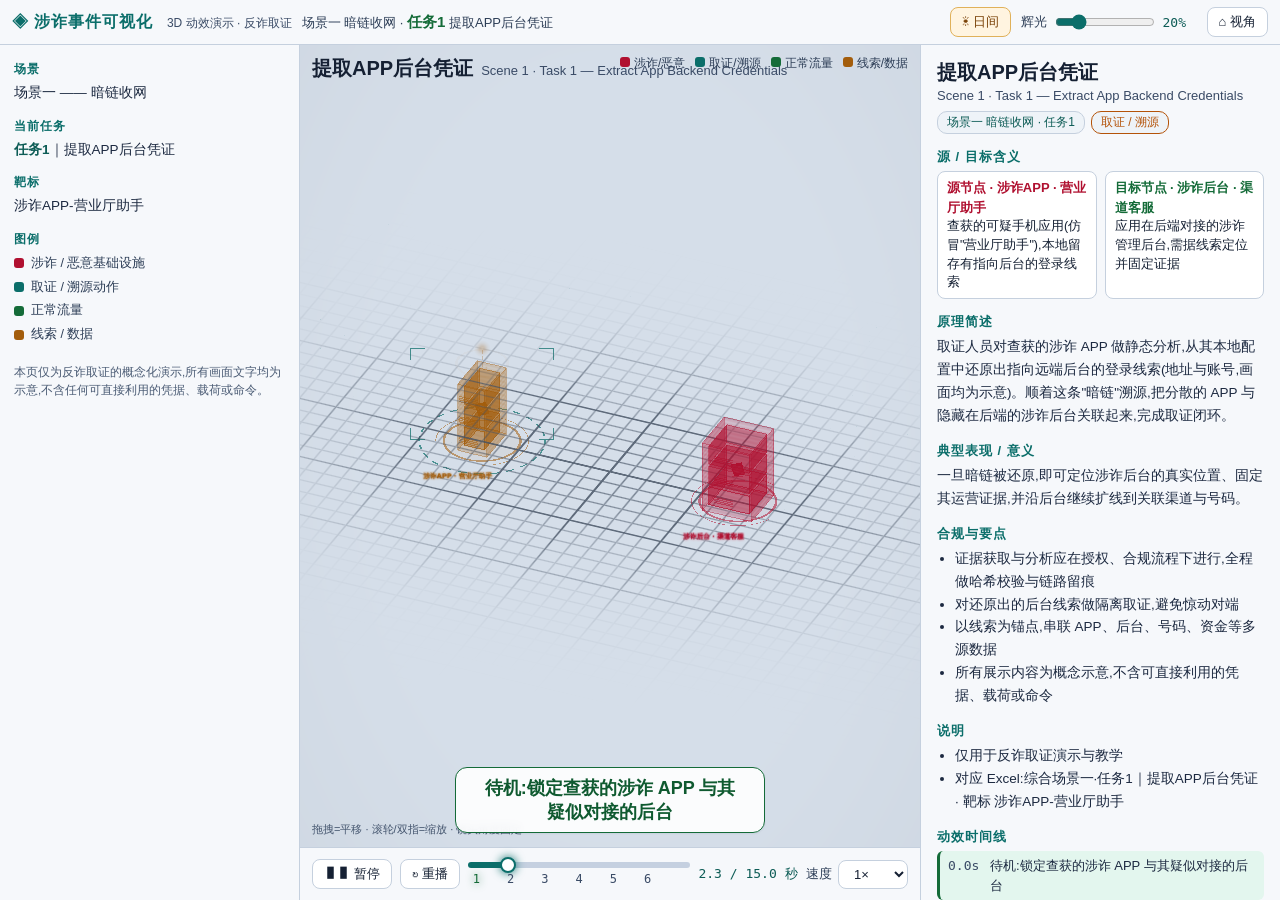
==== index.html @ d8c7b3d0 "涉诈事件可视化:场景一·任务1 提取APP后台凭证(离线 Three.js)" ====
<!DOCTYPE html>
<html lang="zh-CN">
<head>
<meta charset="utf-8">
<meta name="viewport" content="width=device-width,initial-scale=1">
<link rel="icon" href="data:,">
<script>(function(){var t;try{t=localStorage.getItem('sec-theme')}catch(e){}if(t!=='light'&&t!=='dark'){try{t=matchMedia('(prefers-color-scheme: light)').matches?'light':'dark'}catch(e){t='dark'}}document.documentElement.setAttribute('data-theme',t)})();</script>
<title>涉诈事件可视化 · 场景一 暗链收网</title>
<link rel="stylesheet" href="css/app.css">
</head>
<body>
<div id="app">
  <header>
    <div class="brand">◈ 涉诈事件可视化 <small>3D 动效演示 · 反诈取证</small></div>
    <div class="hstat" id="total"></div>
    <div class="grow"></div>
    <button id="bTheme" type="button" title="当前夜间,点击切换到日间" aria-pressed="false">☾ 夜间</button>
    <label class="bl" title="全局辉光强度,默认 20%">辉光 <input id="bloom" autocomplete="off" type="range" min="0" max="100" step="1" value="20"><span id="bloomV">20%</span></label>
    <button id="bHome" title="恢复默认视角(镜头角度固定,可平移/缩放)">⌂ 视角</button>
  </header>
  <main>
    <aside id="left">
      <div id="scn"></div>
    </aside>
    <section id="center">
      <div id="stage"><canvas id="cv"></canvas>
        <div id="title"></div><div id="legend"><span><i class="atk"></i>涉诈/恶意</span><span><i class="def"></i>取证/溯源</span><span><i class="ok"></i>正常流量</span><span><i class="warn"></i>线索/数据</span></div>
        <div id="hint">拖拽=平移 · 滚轮/双指=缩放 · 镜头角度固定</div><div id="cap"></div><div id="nodata"></div><div id="stnote"></div></div>
      <div id="ctl">
        <button id="bPlay">❚❚ 暂停</button>
        <button id="bReplay">↻ 重播</button>
        <div id="scrubWrap"><input id="scrub" autocomplete="off" type="range" min="0" max="1000" step="1" value="0"><div id="ticks"></div></div>
        <div id="tm">0.0 / 0.0 秒</div>
        <label class="bl">速度 <select id="speed" autocomplete="off"><option value="0.5">0.5×</option><option value="1" selected>1×</option><option value="1.5">1.5×</option><option value="2">2×</option><option value="3">3×</option></select></label>
      </div>
    </section>
    <aside id="detail"></aside>
  </main>
</div>
<script src="lib/three.bundle.js"></script>
<script src="js/core.js"></script>
<script src="js/prims.js"></script>
<script src="js/fraud-prims.js"></script>
<script src="js/stage.js"></script>
<script src="js/theme.js"></script>
<script src="js/app.js"></script>
</body>
</html>
---- css/app.css ----
:root{
  --bg:#0b1020;--panel:#0d142a;--line:#24305a;--red:#ff4d5e;--cyan:#2ee6d6;--green:#7dffb0;--amber:#ffb04d;--dim:#7d8bb0;--txt:#e6f0ff;
  --txt2:#d3def5;--muted:#b6c4e6;--faint:#5f7098;--accent:#cfe;--ctrl:#141d3a;--ctrl-txt:#d8e6ff;--field:#0a1126;
  --chip:#101937;--chip-txt:#b6c4e6;--hover:#121c3b;--on:#133040;--cat:#0f1833;--nav-bg:#10243a;
  --cap-bg:rgba(9,14,32,.7);--cap-txt:#fff;--scrub-rest:#26335f;--tick:#2a3560;--tl:#0a1126;--tl-act:#112b30;
  --note:#5f6d92;--nodata:rgba(11,16,32,.88);--warn-bg:#1a1426;--warn-txt:#ffd9a8;--badge:#101937;--h2:#fff;
  --title-glow:0 0 12px rgba(46,230,214,.5);--brand-glow:0 0 10px rgba(46,230,214,.5);
  --btn-on:linear-gradient(180deg,#123a44,#0f2a36);
  --sev-c:#ff5d7a;--sev-h:#ff9a4d;--sev-m:#ffd24d;--sev-l:#7fb2ff;--sev-n:#2ee6d6;
  --g-event:#ff4d5e;--g-defense:#2ee6d6;--g-category:#8fa8ff;--g-stage:#b69cff;--g-asset:#ffb04d;--g-measure:#7dffb0;--g-ref:#a9b8dc;
  --c-event:#ff6b7a;--c-defense:#2ee6d6;--c-category:#8fa8ff;--c-stage:#b69cff;--c-asset:#ffb04d;--c-measure:#7dffb0;--c-ref:#a9b8dc;
  --e-belongs:#5f77c9;--e-stage:#b69cff;--e-asset:#ffb04d;--e-mitigate:#2ee6d6;--e-chain:#ff4d5e;--e-similar:#ffd24d;--e-measure:#7dffb0;--e-ref:#a9b8dc;
  --g-text:#e6f0ff;--g-text2:#c5d3f3;--g-halo:rgba(10,16,32,.92);--g-gap:#ffb04d;--g-sel:#ffffff;--g-defstroke:#d8fff9;
  --nb-e:#ff9aa5;--nb-d:#8ff3ea;--tip:rgba(13,20,42,.95);
  --gcenter:radial-gradient(ellipse at 50% 40%,#101a38 0%,#0a1020 70%);
  --panel-shadow:6px 0 24px rgba(0,0,0,.5);
  --sb-track:#0a1126;--sb-thumb:rgba(46,230,214,.34);--sb-thumb-hover:rgba(46,230,214,.72);--sb-active:rgba(125,255,176,.85);
  color-scheme:dark;
}
*{box-sizing:border-box}
html,body{margin:0;height:100%;background:var(--bg);color:var(--txt);font-family:"Noto Sans CJK SC","Noto Sans SC","Microsoft YaHei","PingFang SC","Hiragino Sans GB","WenQuanYi Micro Hei","Segoe UI",sans-serif;overflow:hidden;font-size:14px}
#app{display:flex;flex-direction:column;height:100%}
header{display:flex;align-items:center;gap:10px;padding:7px 12px;border-bottom:1px solid var(--line);background:var(--panel);flex:0 0 auto;flex-wrap:wrap}
.brand{font-weight:700;letter-spacing:1px;color:var(--cyan);text-shadow:var(--brand-glow);font-size:16px;white-space:nowrap}.brand small{color:var(--dim);font-weight:400;font-size:12px;margin-left:8px;letter-spacing:0;text-shadow:none}
.hstat{font-size:13px;color:var(--muted)}.hstat b{color:var(--green);font-size:15px}
.grow{flex:1}
button,select{font:inherit;color:var(--ctrl-txt);background:var(--ctrl);border:1px solid var(--line);border-radius:8px;padding:5px 11px;cursor:pointer;transition:.15s;font-size:13px}
button:hover,select:hover{border-color:var(--cyan);box-shadow:0 0 10px rgba(46,230,214,.3)}
button.on{background:var(--btn-on);border-color:var(--cyan);box-shadow:0 0 12px rgba(46,230,214,.4) inset}
label.bl{display:flex;align-items:center;gap:6px;font-size:13px;color:var(--muted);white-space:nowrap}label.bl input{width:100px;accent-color:var(--cyan)}label.bl span{min-width:34px;font-family:Consolas,monospace;color:var(--accent)}
main{flex:1 1 auto;min-height:0;display:grid;grid-template-columns:300px minmax(0,1fr) 360px}
aside{background:var(--panel);overflow:auto;min-height:0}
#left{border-right:1px solid var(--line);display:flex;flex-direction:column}
#detail{border-left:1px solid var(--line);padding:14px 16px 24px}
#q{margin:10px 10px 6px;padding:8px 10px;border-radius:8px;border:1px solid var(--line);background:var(--field);color:var(--txt);font:inherit;outline:none}
#q:focus{border-color:var(--cyan)}
.chips{display:flex;flex-wrap:wrap;gap:5px;padding:0 10px 6px}
.chip{padding:3px 9px;border-radius:12px;font-size:12px;border:1px solid var(--line);background:var(--chip);cursor:pointer;user-select:none;color:var(--chip-txt)}
.chip.on{color:#fff;border-color:currentColor;box-shadow:0 0 8px currentColor inset}
.chip[data-s=critical]{color:var(--sev-c)}.chip[data-s=high]{color:var(--sev-h)}.chip[data-s=medium]{color:var(--sev-m)}.chip[data-s=low]{color:var(--sev-l)}.chip[data-s=none]{color:var(--sev-n)}.chip[data-s=all]{color:var(--accent)}
#cnt{padding:0 12px 6px;font-size:12px;color:var(--dim)}
#list{flex:1;overflow:auto;padding-bottom:20px}
.cat{position:sticky;top:0;background:var(--cat);padding:6px 12px;font-weight:700;color:var(--accent);cursor:pointer;border-top:1px solid var(--line);border-bottom:1px solid var(--line);display:flex;justify-content:space-between;z-index:2;font-size:13px}
.cat small{color:var(--dim);font-weight:400}
.cat.cur{color:var(--cyan)}
.it{padding:6px 12px 6px 16px;cursor:pointer;display:flex;gap:8px;align-items:center;border-left:3px solid transparent}
.it:hover{background:var(--hover)}.it.on{background:var(--on);border-left-color:var(--cyan)}
.it .nm{flex:1;min-width:0}.it .nm b{display:block;font-weight:600;font-size:13.5px;white-space:nowrap;overflow:hidden;text-overflow:ellipsis}.it .nm i{display:block;font-style:normal;font-size:11px;color:var(--dim);white-space:nowrap;overflow:hidden;text-overflow:ellipsis}
.sv{width:9px;height:9px;border-radius:50%;flex:0 0 auto}
.sv.critical{background:var(--sev-c);box-shadow:0 0 6px var(--sev-c)}.sv.high{background:var(--sev-h);box-shadow:0 0 6px var(--sev-h)}.sv.medium{background:var(--sev-m);box-shadow:0 0 6px var(--sev-m)}.sv.low{background:var(--sev-l);box-shadow:0 0 6px var(--sev-l)}.sv.none{background:var(--sev-n);box-shadow:0 0 6px var(--sev-n)}
#center{display:flex;flex-direction:column;min-width:0;min-height:0}
#stage{flex:1 1 auto;min-height:0;position:relative;overflow:hidden}
canvas#cv{position:absolute;inset:0;width:100%;height:100%;display:block;touch-action:none;cursor:grab}canvas#cv:active{cursor:grabbing}
#title{position:absolute;left:12px;top:10px;pointer-events:none}
#title b{font-size:20px;text-shadow:var(--title-glow)}#title span{color:var(--dim);font-size:13px;margin-left:8px}
#legend{position:absolute;right:12px;top:10px;display:flex;gap:10px;font-size:12px;color:var(--muted);pointer-events:none}#legend i{display:inline-block;width:10px;height:10px;border-radius:3px;margin-right:4px;box-shadow:0 0 6px currentColor}#legend i.atk{background:var(--red)}#legend i.def{background:var(--cyan)}#legend i.ok{background:var(--green)}#legend i.warn{background:var(--amber)}
#hint{position:absolute;left:12px;bottom:10px;font-size:11px;color:var(--faint);pointer-events:none}
#cap{position:absolute;left:50%;bottom:14px;transform:translateX(-50%);max-width:88%;padding:8px 20px;border-radius:12px;background:var(--cap-bg);border:1px solid rgba(46,230,214,.35);font-size:18px;font-weight:600;color:var(--cap-txt);pointer-events:none;text-align:center;backdrop-filter:blur(4px)}
#cap.atk{border-color:rgba(255,77,94,.55);text-shadow:0 0 12px rgba(255,77,94,.5)}#cap.def{border-color:rgba(46,230,214,.6);text-shadow:0 0 12px rgba(46,230,214,.5)}#cap.warn{border-color:rgba(255,176,77,.6)}#cap.ok{border-color:rgba(125,255,176,.45)}
#nodata{position:absolute;inset:0;display:none;align-items:center;justify-content:center;color:var(--dim);font-size:16px;background:var(--nodata);z-index:6}#nodata .nd{max-width:560px;padding:18px 22px;border:1px solid var(--amber);border-radius:10px;color:var(--warn-txt);line-height:1.7;background:var(--warn-bg)}
#stnote{position:absolute;left:12px;top:46px;display:none;font-size:12px;color:var(--warn-txt);background:var(--warn-bg);border:1px solid var(--amber);border-radius:8px;padding:5px 10px;z-index:5;max-width:70%}
#ctl{display:flex;align-items:center;gap:8px;flex-wrap:wrap;padding:8px 12px;border-top:1px solid var(--line);background:var(--panel);flex:0 0 auto}
#scrubWrap{flex:1 1 220px;position:relative;min-width:160px;height:36px}
#scrub{width:100%;margin:0;-webkit-appearance:none;appearance:none;height:6px;border-radius:4px;background:linear-gradient(90deg,var(--cyan) var(--p,0%),var(--scrub-rest) var(--p,0%));outline:none;position:absolute;top:6px;left:0}
#scrub::-webkit-slider-thumb{-webkit-appearance:none;width:16px;height:16px;border-radius:50%;background:#fff;box-shadow:0 0 10px var(--cyan);border:2px solid var(--cyan);cursor:pointer}
#scrub::-moz-range-thumb{width:14px;height:14px;border-radius:50%;background:#fff;border:2px solid var(--cyan);cursor:pointer}
#ticks{position:absolute;left:8px;right:8px;top:16px;height:18px}
#ticks span{position:absolute;transform:translateX(-50%);font-size:12px;color:var(--dim);cursor:pointer;padding:0 3px;font-family:Consolas,monospace}
#ticks span.act{color:var(--green);text-shadow:0 0 8px var(--green)}
#tm{font-family:Consolas,"DejaVu Sans Mono",monospace;font-size:13px;color:var(--accent);min-width:100px;text-align:center}
#mode{font-size:12px;color:var(--amber);min-width:90px}
#detail h2{margin:0 0 2px;font-size:20px;color:var(--h2)}#detail .en{color:var(--dim);font-size:13px;margin-bottom:8px}
.badges{display:flex;flex-wrap:wrap;gap:6px;margin-bottom:10px}.badge{font-size:12px;padding:2px 9px;border-radius:10px;border:1px solid var(--line);background:var(--badge);color:var(--accent)}
.badge.sev-critical{color:var(--sev-c);border-color:var(--sev-c)}.badge.sev-high{color:var(--sev-h);border-color:var(--sev-h)}.badge.sev-medium{color:var(--sev-m);border-color:var(--sev-m)}.badge.sev-low{color:var(--sev-l);border-color:var(--sev-l)}.badge.sev-none{color:var(--sev-n);border-color:var(--sev-n)}
#detail h3{font-size:13px;color:var(--cyan);margin:14px 0 5px;letter-spacing:1px}
#detail p{margin:0;line-height:1.7;color:var(--txt2);font-size:13.5px}
#detail ul{margin:0;padding-left:18px;line-height:1.7;color:var(--txt2);font-size:13.5px}
.roles{display:grid;grid-template-columns:1fr 1fr;gap:8px}.role{border:1px solid var(--line);border-radius:8px;padding:6px 9px;background:var(--field);font-size:12.5px;line-height:1.5}.role b{display:block;font-size:13px}.role.s b{color:var(--red)}.role.d b{color:var(--green)}
.tl{list-style:none;padding:0!important;margin:0}.tl li{display:flex;gap:8px;padding:5px 8px;border-radius:6px;cursor:pointer;border-left:3px solid var(--tick);margin-bottom:3px;background:var(--tl);font-size:13px;line-height:1.5}.tl li:hover{background:var(--hover)}.tl li.act{border-left-color:var(--green);background:var(--tl-act)}.tl li.atk{border-left-color:var(--red)}.tl li.def{border-left-color:var(--cyan)}.tl li time{color:var(--dim);font-family:Consolas,monospace;min-width:34px}
.note{margin-top:16px;font-size:11.5px;color:var(--note);line-height:1.6}
@media (max-width:1180px){main{grid-template-columns:260px minmax(0,1fr);grid-template-rows:minmax(0,1fr) 38%}#detail{grid-column:1/-1;border-left:0;border-top:1px solid var(--line)}}
@media (max-width:720px){main{grid-template-columns:1fr;grid-template-rows:34% 46% 20%;overflow:auto}#left{border-right:0}#legend{display:none}#cap{font-size:15px}}

a.navbtn{font:inherit;font-size:13px;color:var(--cyan);background:var(--nav-bg);border:1px solid var(--cyan);border-radius:8px;padding:5px 11px;text-decoration:none;white-space:nowrap;transition:.15s}a.navbtn:hover{box-shadow:0 0 10px rgba(46,230,214,.35)}

/* ===== 统一滚动条(index.html 与 graph.html 共用) ===== */
/* Chrome / Edge / Safari:细 8px、轨道与滑块走变量,日间在 html[data-theme=light] 里覆盖 */
*::-webkit-scrollbar{width:8px;height:8px;background:transparent}
*::-webkit-scrollbar-track{background:var(--sb-track);border-radius:8px;box-shadow:inset 0 0 0 1px rgba(36,48,90,.55)}
*::-webkit-scrollbar-thumb{background:var(--sb-thumb);border-radius:8px;border:1px solid transparent;background-clip:padding-box;transition:background .15s}
*::-webkit-scrollbar-thumb:hover{background:var(--sb-thumb-hover);background-clip:padding-box;box-shadow:0 0 8px rgba(46,230,214,.55)}
*::-webkit-scrollbar-thumb:active{background:var(--sb-active);background-clip:padding-box}
*::-webkit-scrollbar-corner{background:transparent}
*::-webkit-scrollbar-button{display:none;width:0;height:0}
/* Firefox 等:标准属性兜底。注意 Chrome 121+ 只要设置了 scrollbar-color 就会忽略上面的 ::-webkit-scrollbar,所以仅在不支持 webkit 伪元素的浏览器里启用 */
@supports not selector(::-webkit-scrollbar){*{scrollbar-width:thin;scrollbar-color:rgba(46,230,214,.5) #0a1126}}

/* ===== 日间模式:html 与 body 都带 data-theme="light"(html 在首屏前就设上,避免闪白/闪黑) ===== */
html[data-theme="light"]{
  --bg:#e7eef6;--panel:#f6f8fb;--line:#c5d0de;--red:#b01030;--cyan:#0b6e6a;--green:#146b38;--amber:#a35d0c;--dim:#3a4b66;--txt:#152033;
  --txt2:#1c2940;--muted:#2c3d56;--faint:#44556e;--accent:#0d5c56;--ctrl:#ffffff;--ctrl-txt:#152033;--field:#ffffff;
  --chip:#eef3f8;--chip-txt:#24344c;--hover:#e4edf6;--on:#d7f0ea;--cat:#e8eef6;--nav-bg:#e7f6f4;
  --cap-bg:rgba(255,255,255,.9);--cap-txt:#152033;--scrub-rest:#c5d0e0;--tick:#b4c0d2;--tl:#f7f9fc;--tl-act:#e3f6ee;
  --note:#4a5b74;--nodata:rgba(231,238,246,.94);--warn-bg:#fff6e8;--warn-txt:#7a4208;--badge:#eef3f8;--h2:#152033;
  --title-glow:none;--brand-glow:none;--btn-on:#d8f4ef;
  --sev-c:#b01030;--sev-h:#b45309;--sev-m:#8a6208;--sev-l:#1e4e9e;--sev-n:#0b6e6a;
  --g-event:#b01030;--g-defense:#0b6e6a;--g-category:#2f4eae;--g-stage:#5c3aa8;--g-asset:#a35d0c;--g-measure:#146b38;--g-ref:#3a4c68;
  --c-event:#b01030;--c-defense:#0b6e6a;--c-category:#2f4eae;--c-stage:#5c3aa8;--c-asset:#a35d0c;--c-measure:#146b38;--c-ref:#3a4c68;
  --e-belongs:#2f4eae;--e-stage:#5c3aa8;--e-asset:#a35d0c;--e-mitigate:#0b6e6a;--e-chain:#b01030;--e-similar:#8a6208;--e-measure:#146b38;--e-ref:#3a4c68;
  --g-text:#152033;--g-text2:#24344c;--g-halo:rgba(246,248,251,.94);--g-gap:#a35d0c;--g-sel:#152033;--g-defstroke:#083f3d;
  --nb-e:#9a1028;--nb-d:#085e5a;--tip:rgba(255,255,255,.97);
  --gcenter:radial-gradient(ellipse at 50% 42%,#f7f9fc 0%,#d5dee9 74%);
  --panel-shadow:6px 0 24px rgba(40,60,90,.16);
  --sb-track:#e3ebf4;--sb-thumb:rgba(11,110,106,.42);--sb-thumb-hover:rgba(11,110,106,.78);--sb-active:rgba(20,107,56,.85);
  color-scheme:light;
}
html[data-theme="light"] body{background:var(--bg);color:var(--txt)}
html[data-theme="light"] button:hover,html[data-theme="light"] select:hover{box-shadow:none}
html[data-theme="light"] button.on{color:#085e5a;box-shadow:none}
html[data-theme="light"] #bTheme.on{background:#fff4e0;color:#7a4208;border-color:#e0b15a;box-shadow:none}
html[data-theme="light"] .chip.on{color:inherit;background:color-mix(in srgb, currentColor 14%, #fff);box-shadow:none;font-weight:700}
html[data-theme="light"] .chip.on[data-s=critical]{color:var(--sev-c)}
html[data-theme="light"] .chip.on[data-s=high]{color:var(--sev-h)}
html[data-theme="light"] .chip.on[data-s=medium]{color:var(--sev-m)}
html[data-theme="light"] .chip.on[data-s=low]{color:var(--sev-l)}
html[data-theme="light"] .chip.on[data-s=none]{color:var(--sev-n)}
html[data-theme="light"] .chip.on[data-s=all]{color:var(--accent)}
html[data-theme="light"] #cap{border-color:#9eb0c6;box-shadow:0 1px 2px rgba(20,40,70,.06)}
html[data-theme="light"] #cap.atk{border-color:var(--red);color:#8e1028;text-shadow:none}
html[data-theme="light"] #cap.def{border-color:var(--cyan);color:#085e5a;text-shadow:none}
html[data-theme="light"] #cap.warn{border-color:var(--amber);color:#7a4208;text-shadow:none}
html[data-theme="light"] #cap.ok{border-color:var(--green);color:#0f5a30;text-shadow:none}
html[data-theme="light"] #legend i{box-shadow:none}
html[data-theme="light"] .sv{box-shadow:none}
html[data-theme="light"] a.navbtn:hover{box-shadow:none}
html[data-theme="light"] #stnote{border-color:var(--amber)}
@supports not selector(::-webkit-scrollbar){
  html[data-theme="light"] *{scrollbar-color:rgba(11,110,106,.55) #e3ebf4}
}

/* 左栏:场景说明(单事件页) */
#scn{padding:14px 14px 24px}
.scnbox h3{font-size:12px;color:var(--cyan);margin:14px 0 4px;letter-spacing:1px}
.scnbox h3:first-child{margin-top:2px}
.scnbox p{margin:0;line-height:1.6;color:var(--txt2);font-size:13.5px}
.scnbox p b{color:var(--accent)}
.scnbox ul.lg{list-style:none;margin:4px 0 0;padding:0;font-size:12.5px;color:var(--muted);line-height:1.9}
.scnbox ul.lg i{display:inline-block;width:10px;height:10px;border-radius:3px;margin-right:7px;box-shadow:0 0 6px currentColor;vertical-align:middle}
.scnbox ul.lg i.atk{background:var(--red);color:var(--red)}.scnbox ul.lg i.def{background:var(--cyan);color:var(--cyan)}.scnbox ul.lg i.ok{background:var(--green);color:var(--green)}.scnbox ul.lg i.warn{background:var(--amber);color:var(--amber)}
html[data-theme="light"] .scnbox ul.lg i{box-shadow:none}
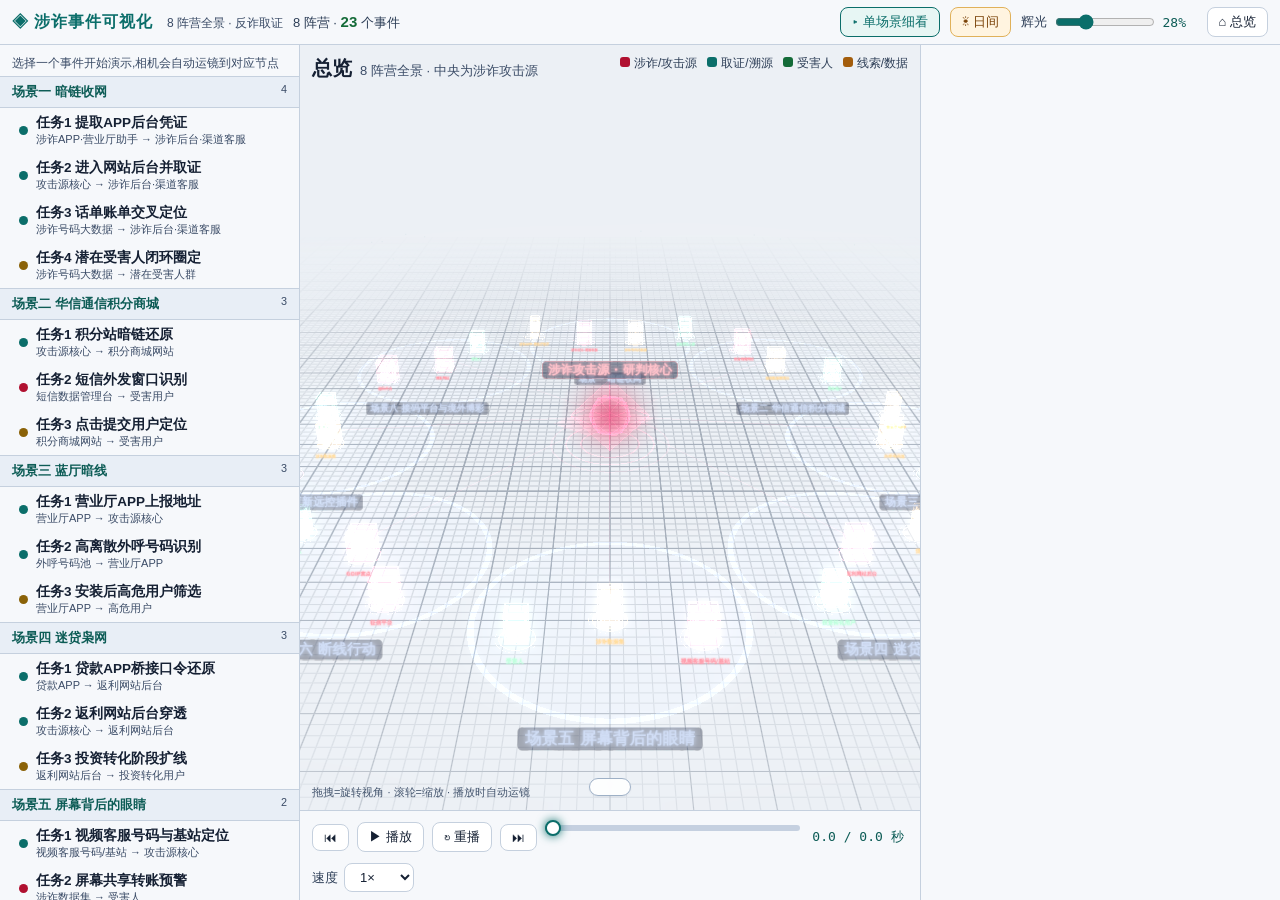
==== commit b6d17f50: "新增 8 阵营统一大场景(可运镜相机+中央涉诈攻击源核心),单场景改为 scene1.html" ====
--- a/index.html
+++ b/index.html
@@ -5,33 +5,35 @@
 <meta name="viewport" content="width=device-width,initial-scale=1">
 <link rel="icon" href="data:,">
 <script>(function(){var t;try{t=localStorage.getItem('sec-theme')}catch(e){}if(t!=='light'&&t!=='dark'){try{t=matchMedia('(prefers-color-scheme: light)').matches?'light':'dark'}catch(e){t='dark'}}document.documentElement.setAttribute('data-theme',t)})();</script>
-<title>涉诈事件可视化 · 场景一 暗链收网</title>
+<title>涉诈事件可视化 · 8 阵营全景</title>
 <link rel="stylesheet" href="css/app.css">
 </head>
 <body>
 <div id="app">
   <header>
-    <div class="brand">◈ 涉诈事件可视化 <small>3D 动效演示 · 反诈取证</small></div>
+    <div class="brand">◈ 涉诈事件可视化 <small>8 阵营全景 · 反诈取证</small></div>
     <div class="hstat" id="total"></div>
     <div class="grow"></div>
+    <a class="navbtn" href="scene1.html" title="单场景细看:场景一·任务1">▸ 单场景细看</a>
     <button id="bTheme" type="button" title="当前夜间,点击切换到日间" aria-pressed="false">☾ 夜间</button>
-    <label class="bl" title="全局辉光强度,默认 20%">辉光 <input id="bloom" autocomplete="off" type="range" min="0" max="100" step="1" value="20"><span id="bloomV">20%</span></label>
-    <button id="bHome" title="恢复默认视角(镜头角度固定,可平移/缩放)">⌂ 视角</button>
+    <label class="bl" title="全局辉光强度">辉光 <input id="bloom" autocomplete="off" type="range" min="0" max="100" step="1" value="28"><span id="bloomV">28%</span></label>
+    <button id="bHome" title="回到 8 阵营总览视角">⌂ 总览</button>
   </header>
   <main>
-    <aside id="left">
-      <div id="scn"></div>
-    </aside>
+    <aside id="left"><div id="cnt" style="padding:10px 12px 4px;font-size:12px;color:var(--dim)">选择一个事件开始演示,相机会自动运镜到对应节点</div><div id="list"></div></aside>
     <section id="center">
       <div id="stage"><canvas id="cv"></canvas>
-        <div id="title"></div><div id="legend"><span><i class="atk"></i>涉诈/恶意</span><span><i class="def"></i>取证/溯源</span><span><i class="ok"></i>正常流量</span><span><i class="warn"></i>线索/数据</span></div>
-        <div id="hint">拖拽=平移 · 滚轮/双指=缩放 · 镜头角度固定</div><div id="cap"></div><div id="nodata"></div><div id="stnote"></div></div>
+        <div id="title"></div>
+        <div id="legend"><span><i class="atk"></i>涉诈/攻击源</span><span><i class="def"></i>取证/溯源</span><span><i class="ok"></i>受害人</span><span><i class="warn"></i>线索/数据</span></div>
+        <div id="hint">拖拽=旋转视角 · 滚轮=缩放 · 播放时自动运镜</div><div id="cap"></div><div id="nodata"></div><div id="stnote"></div></div>
       <div id="ctl">
-        <button id="bPlay">❚❚ 暂停</button>
+        <button id="bPrev" title="上一个事件 ([)">⏮</button>
+        <button id="bPlay">▶ 播放</button>
         <button id="bReplay">↻ 重播</button>
-        <div id="scrubWrap"><input id="scrub" autocomplete="off" type="range" min="0" max="1000" step="1" value="0"><div id="ticks"></div></div>
+        <button id="bNext" title="下一个事件 (])">⏭</button>
+        <div id="scrubWrap"><input id="scrub" autocomplete="off" type="range" min="0" max="1400" step="1" value="0"><div id="ticks"></div></div>
         <div id="tm">0.0 / 0.0 秒</div>
-        <label class="bl">速度 <select id="speed" autocomplete="off"><option value="0.5">0.5×</option><option value="1" selected>1×</option><option value="1.5">1.5×</option><option value="2">2×</option><option value="3">3×</option></select></label>
+        <label class="bl">速度 <select id="speed" autocomplete="off"><option value="0.5">0.5×</option><option value="1" selected>1×</option><option value="1.5">1.5×</option><option value="2">2×</option></select></label>
       </div>
     </section>
     <aside id="detail"></aside>
@@ -41,8 +43,9 @@
 <script src="js/core.js"></script>
 <script src="js/prims.js"></script>
 <script src="js/fraud-prims.js"></script>
-<script src="js/stage.js"></script>
+<script src="js/world-data.js"></script>
+<script src="js/stage-world.js"></script>
 <script src="js/theme.js"></script>
-<script src="js/app.js"></script>
+<script src="js/app-world.js"></script>
 </body>
 </html>
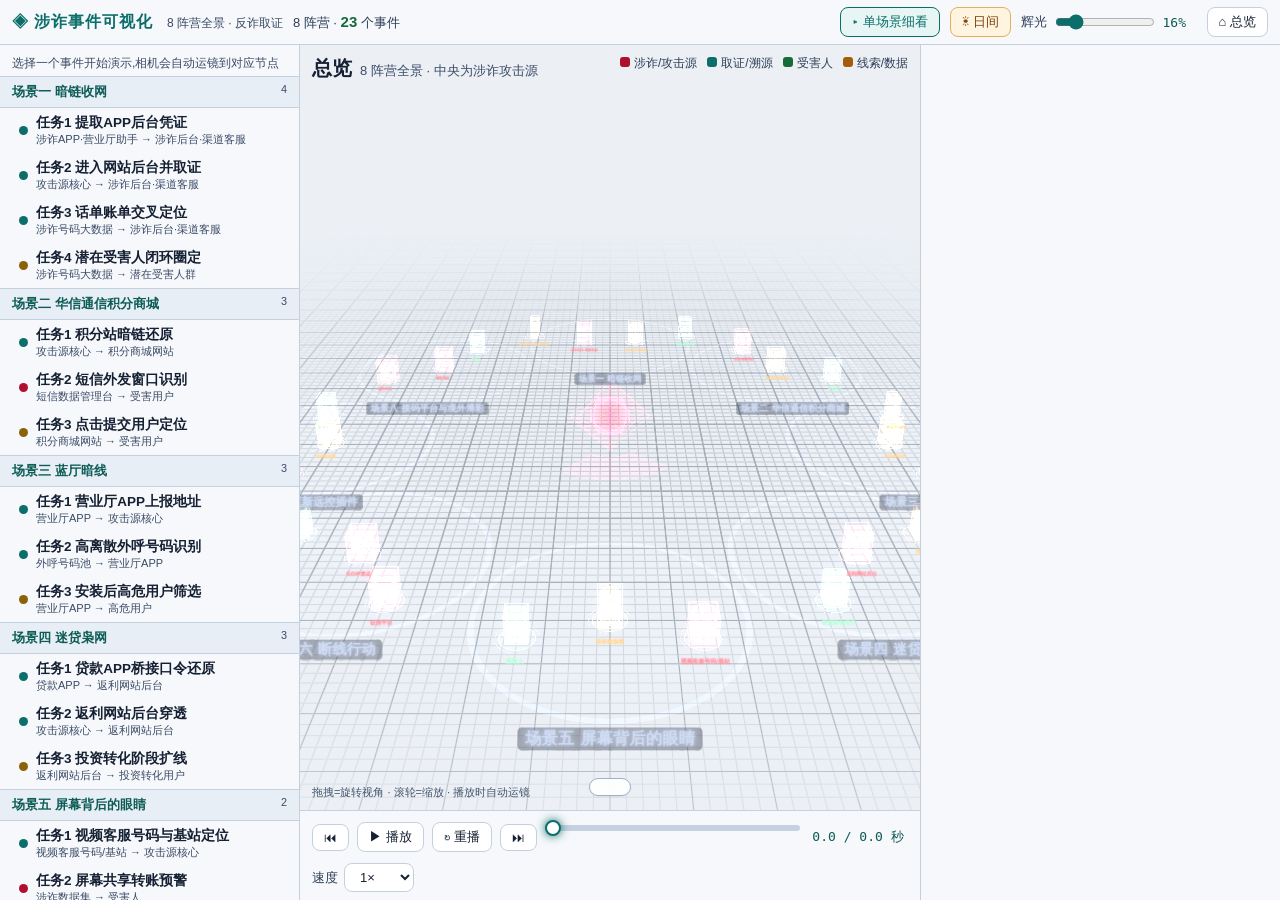
==== commit b04a5ad0: "压暗夜间观感消除泛白;统一攻击事件运镜角度;隐藏中央核心名称" ====
--- a/index.html
+++ b/index.html
@@ -16,7 +16,7 @@
     <div class="grow"></div>
     <a class="navbtn" href="scene1.html" title="单场景细看:场景一·任务1">▸ 单场景细看</a>
     <button id="bTheme" type="button" title="当前夜间,点击切换到日间" aria-pressed="false">☾ 夜间</button>
-    <label class="bl" title="全局辉光强度">辉光 <input id="bloom" autocomplete="off" type="range" min="0" max="100" step="1" value="28"><span id="bloomV">28%</span></label>
+    <label class="bl" title="全局辉光强度">辉光 <input id="bloom" autocomplete="off" type="range" min="0" max="100" step="1" value="16"><span id="bloomV">16%</span></label>
     <button id="bHome" title="回到 8 阵营总览视角">⌂ 总览</button>
   </header>
   <main>
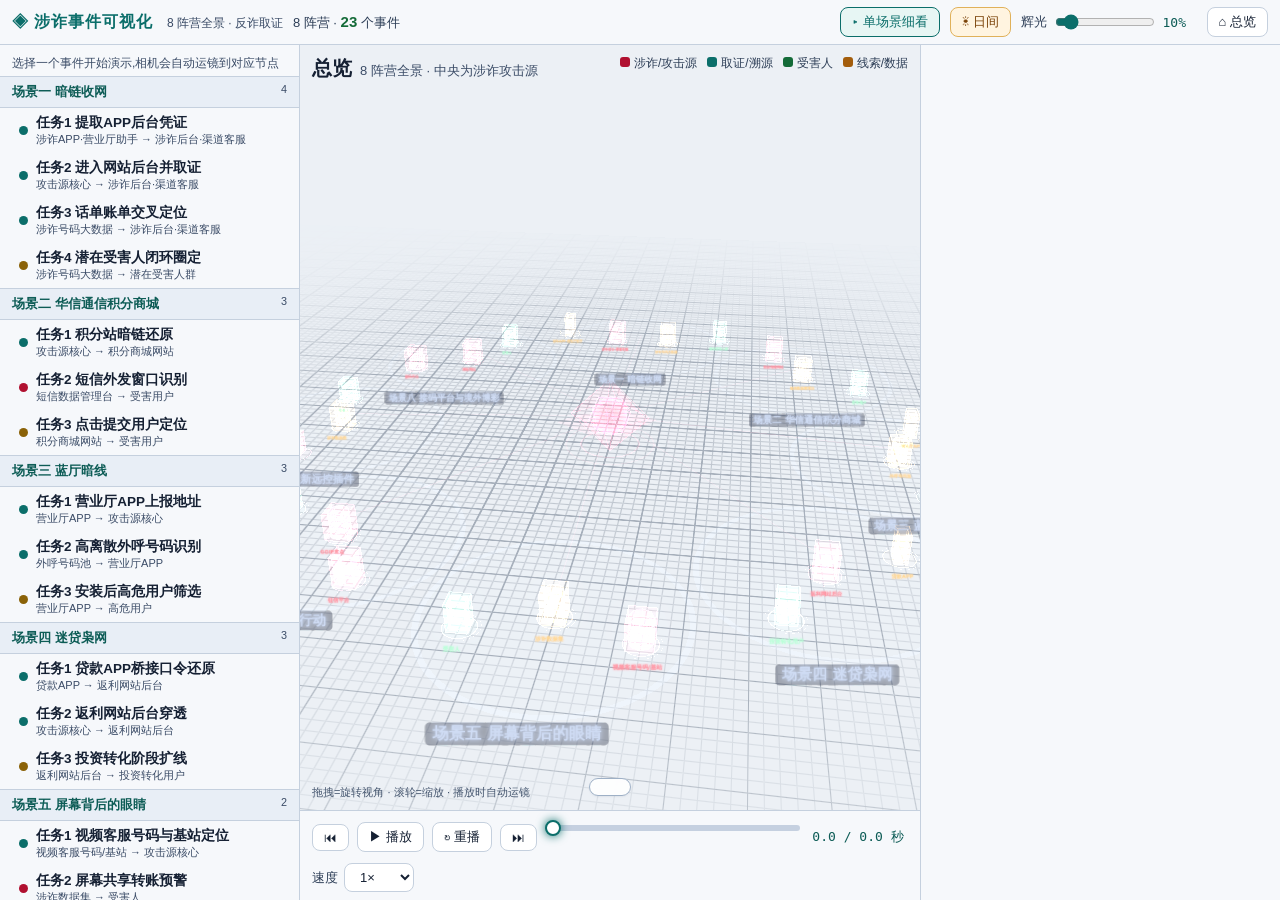
==== commit 603919d4: "再压暗去泛白;去掉聚焦取景框;核心固定居中,无事件时相机绕中心自动旋转" ====
--- a/index.html
+++ b/index.html
@@ -16,7 +16,7 @@
     <div class="grow"></div>
     <a class="navbtn" href="scene1.html" title="单场景细看:场景一·任务1">▸ 单场景细看</a>
     <button id="bTheme" type="button" title="当前夜间,点击切换到日间" aria-pressed="false">☾ 夜间</button>
-    <label class="bl" title="全局辉光强度">辉光 <input id="bloom" autocomplete="off" type="range" min="0" max="100" step="1" value="16"><span id="bloomV">16%</span></label>
+    <label class="bl" title="全局辉光强度">辉光 <input id="bloom" autocomplete="off" type="range" min="0" max="100" step="1" value="10"><span id="bloomV">10%</span></label>
     <button id="bHome" title="回到 8 阵营总览视角">⌂ 总览</button>
   </header>
   <main>
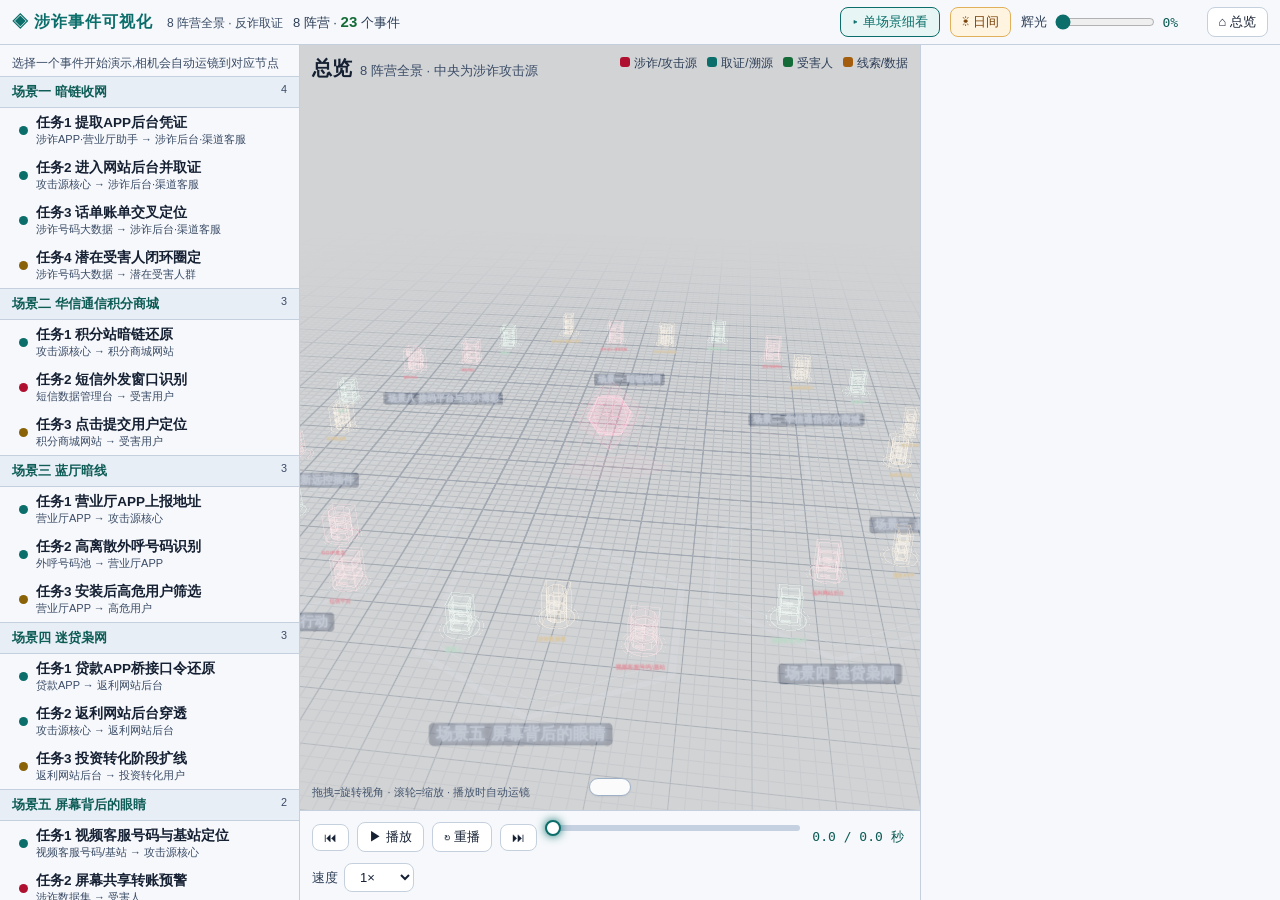
==== commit bb89fef5: "阵营底座改六边形;默认关闭辉光+曝光0.76+更暗地面,彻底消除泛白" ====
--- a/index.html
+++ b/index.html
@@ -16,7 +16,7 @@
     <div class="grow"></div>
     <a class="navbtn" href="scene1.html" title="单场景细看:场景一·任务1">▸ 单场景细看</a>
     <button id="bTheme" type="button" title="当前夜间,点击切换到日间" aria-pressed="false">☾ 夜间</button>
-    <label class="bl" title="全局辉光强度">辉光 <input id="bloom" autocomplete="off" type="range" min="0" max="100" step="1" value="10"><span id="bloomV">10%</span></label>
+    <label class="bl" title="全局辉光强度">辉光 <input id="bloom" autocomplete="off" type="range" min="0" max="100" step="1" value="0"><span id="bloomV">0%</span></label>
     <button id="bHome" title="回到 8 阵营总览视角">⌂ 总览</button>
   </header>
   <main>
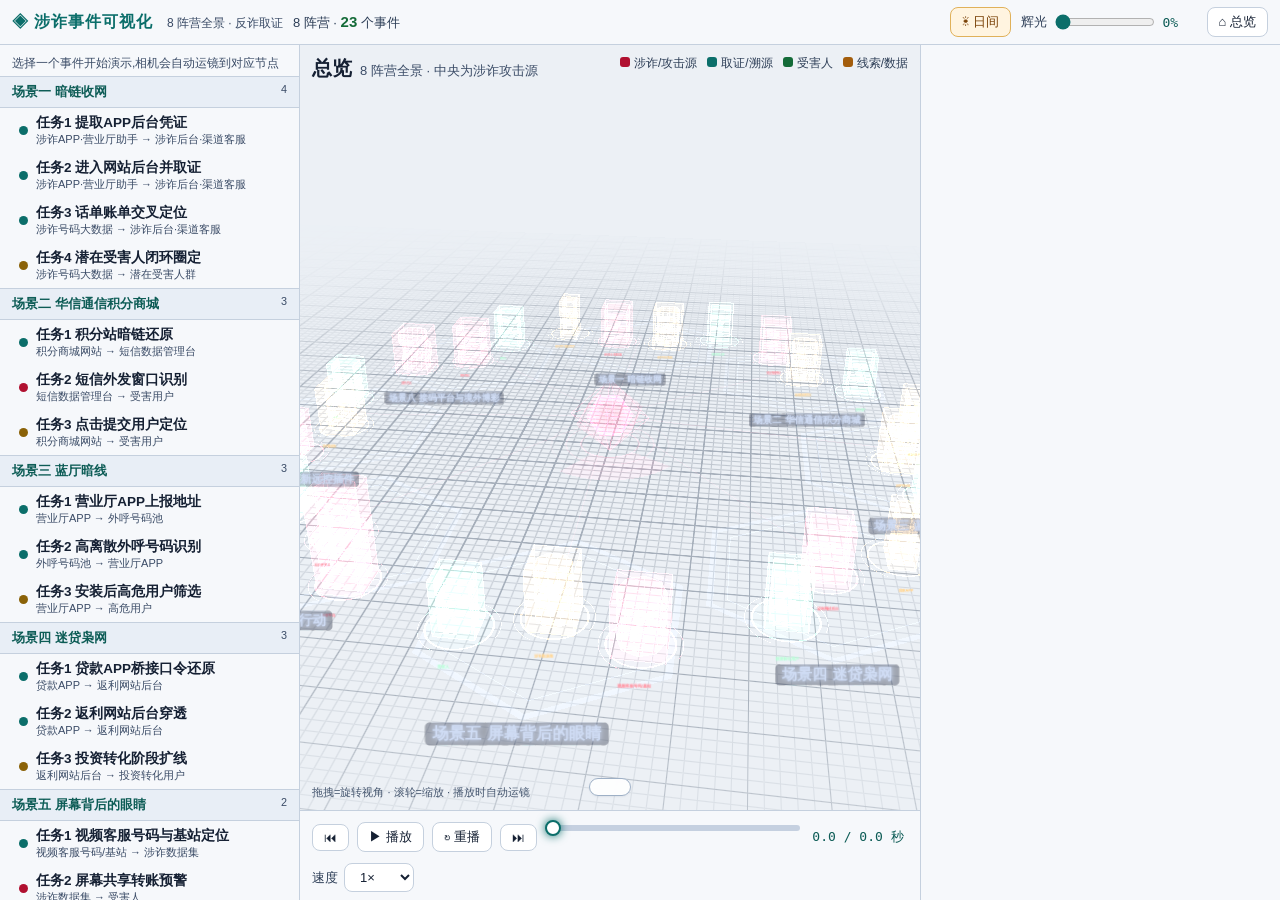
==== commit bd6fdfcd: "参考Unity场景:全景补最终压暗+暗角收尾pass(单场景有而全景缺,泛白根因),Bloom阈值0.9仅高光发光" ====
--- a/index.html
+++ b/index.html
@@ -14,9 +14,8 @@
     <div class="brand">◈ 涉诈事件可视化 <small>8 阵营全景 · 反诈取证</small></div>
     <div class="hstat" id="total"></div>
     <div class="grow"></div>
-    <a class="navbtn" href="scene1.html" title="单场景细看:场景一·任务1">▸ 单场景细看</a>
     <button id="bTheme" type="button" title="当前夜间,点击切换到日间" aria-pressed="false">☾ 夜间</button>
-    <label class="bl" title="全局辉光强度">辉光 <input id="bloom" autocomplete="off" type="range" min="0" max="100" step="1" value="0"><span id="bloomV">0%</span></label>
+    <label class="bl" title="全局辉光强度">辉光 <input id="bloom" autocomplete="off" type="range" min="0" max="100" step="1" value="18"><span id="bloomV">18%</span></label>
     <button id="bHome" title="回到 8 阵营总览视角">⌂ 总览</button>
   </header>
   <main>
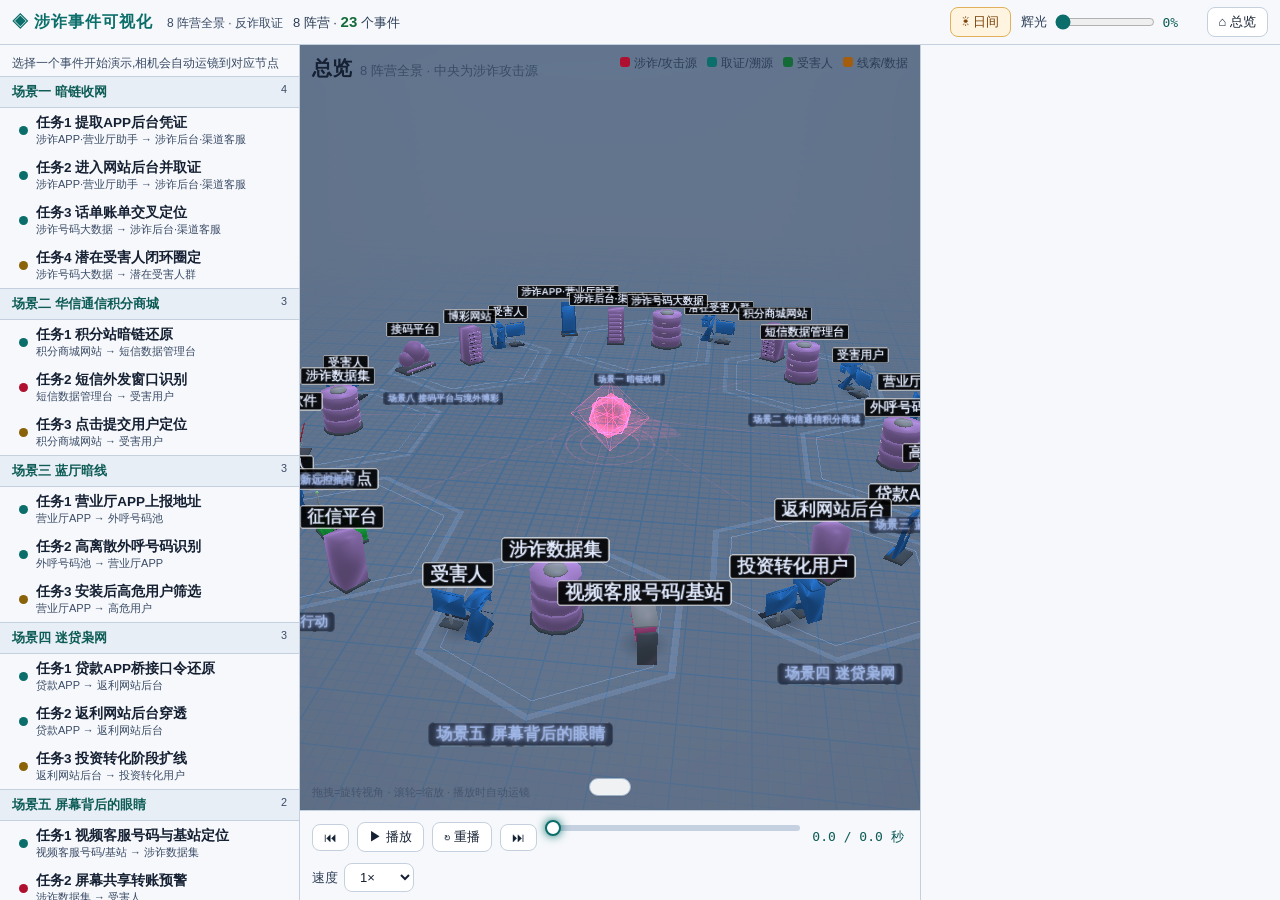
==== commit a0f73e4f: "节点平时用通用网安实心设备模型(nodelib),事件触发时才把发光方盒+双环套到涉事两节点上;加场景灯光" ====
--- a/index.html
+++ b/index.html
@@ -40,6 +40,7 @@
 </div>
 <script src="lib/three.bundle.js"></script>
 <script src="js/core.js"></script>
+<script src="js/nodelib.js"></script>
 <script src="js/prims.js"></script>
 <script src="js/fraud-prims.js"></script>
 <script src="js/world-data.js"></script>
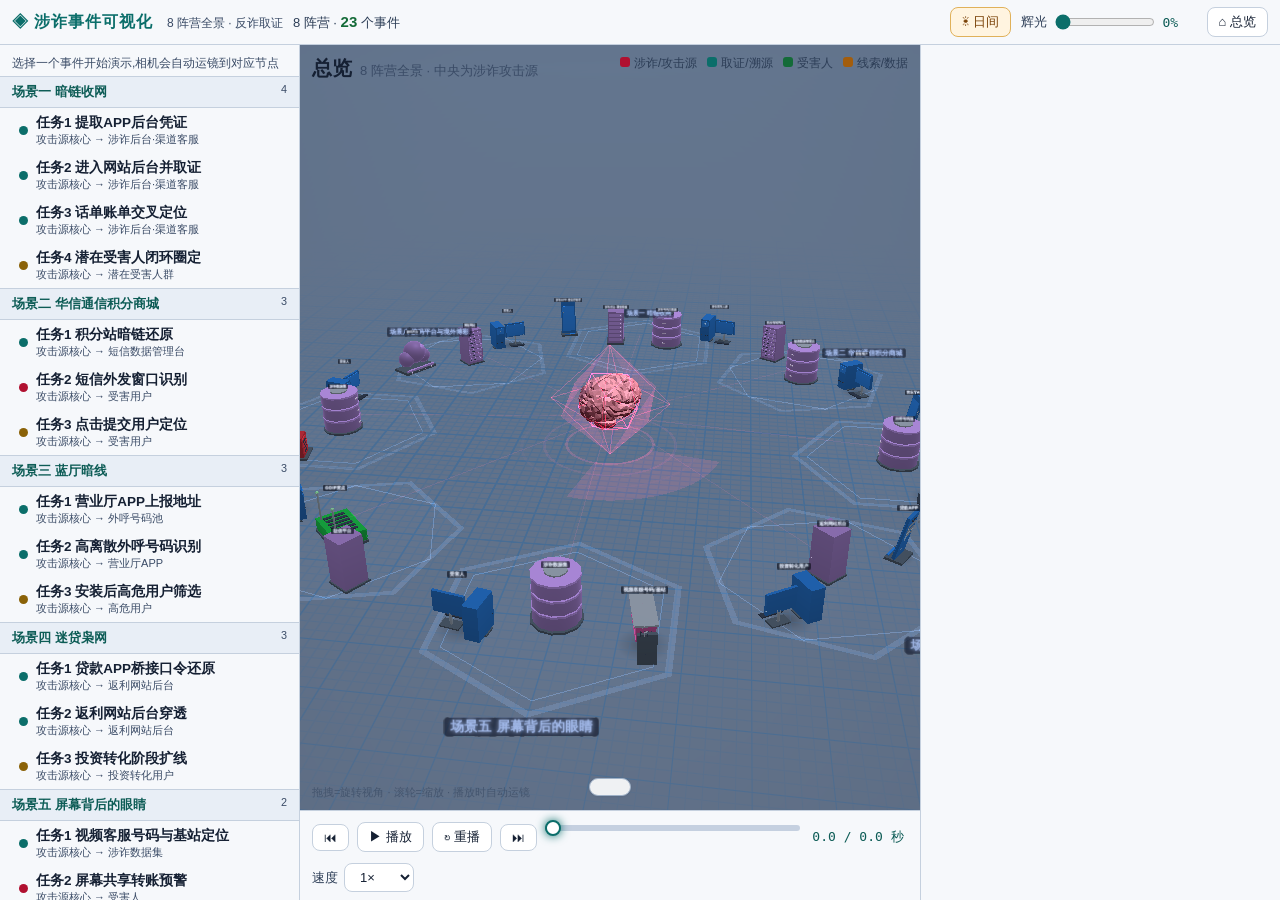
==== commit bac0f45e: "中央核心换成下载的低多边形大脑模型(Poly by Google,CC-BY,烘焙为内嵌几何离线可用)" ====
--- a/index.html
+++ b/index.html
@@ -41,6 +41,7 @@
 <script src="lib/three.bundle.js"></script>
 <script src="js/core.js"></script>
 <script src="js/nodelib.js"></script>
+<script src="js/brain-model.js"></script>
 <script src="js/prims.js"></script>
 <script src="js/fraud-prims.js"></script>
 <script src="js/world-data.js"></script>
